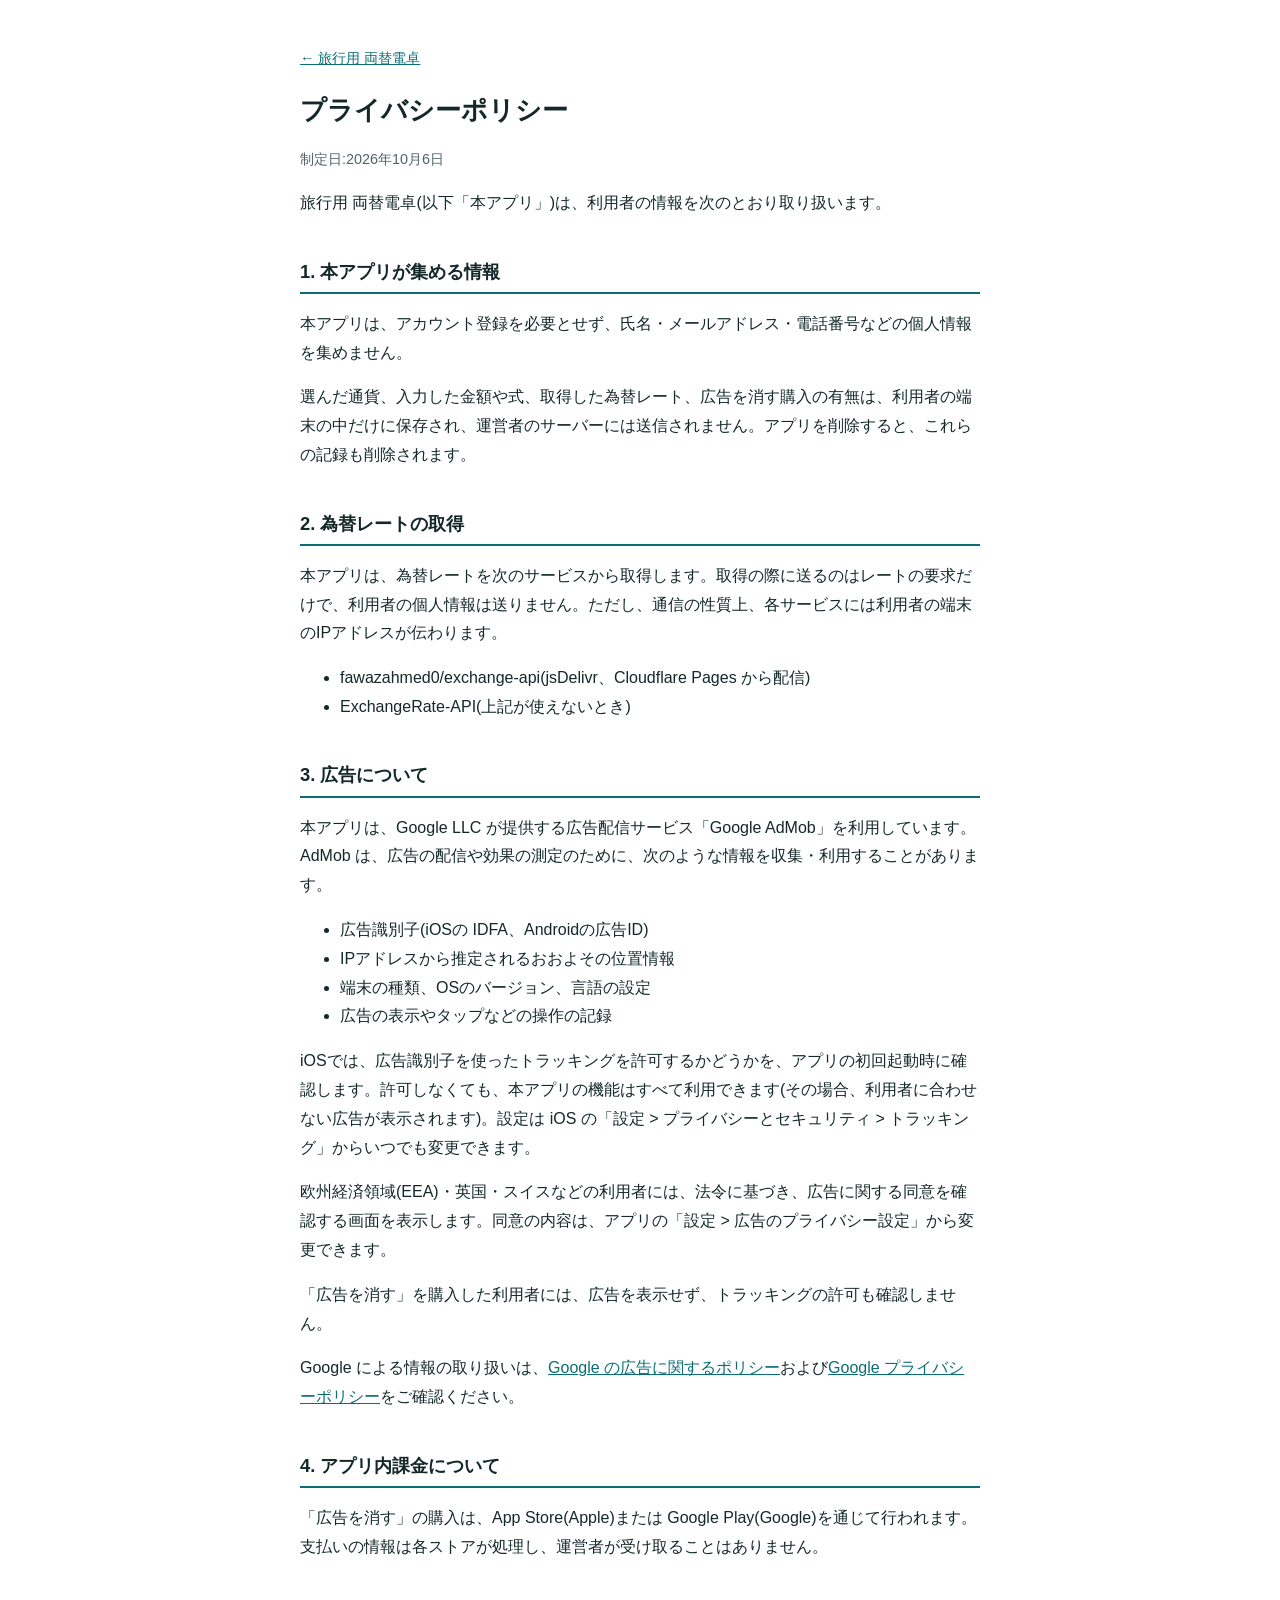
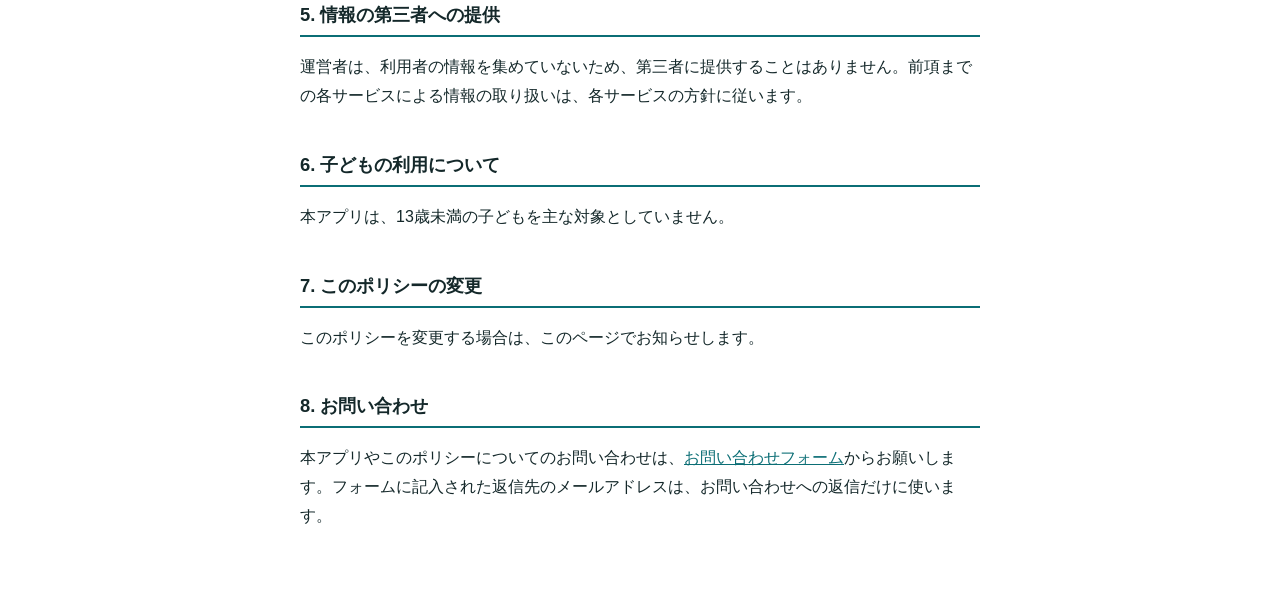
==== privacy.html @ de248151 "サポートページ・プライバシーポリシー・app-ads.txt を公開 Co-Authored-By: Claude Opus 5.5 <noreply@anthropic.com>" ====
<!doctype html>
<html lang="ja">
<head>
<meta charset="utf-8">
<meta name="viewport" content="width=device-width, initial-scale=1">
<title>プライバシーポリシー | 旅行用 両替電卓</title>
<link rel="stylesheet" href="style.css">
</head>
<body>
<main>
<p class="back"><a href="index.html">← 旅行用 両替電卓</a></p>
<h1>プライバシーポリシー</h1>
<p class="date">制定日:2026年10月6日</p>

<p>旅行用 両替電卓(以下「本アプリ」)は、利用者の情報を次のとおり取り扱います。</p>

<h2>1. 本アプリが集める情報</h2>
<p>本アプリは、アカウント登録を必要とせず、氏名・メールアドレス・電話番号などの個人情報を集めません。</p>
<p>選んだ通貨、入力した金額や式、取得した為替レート、広告を消す購入の有無は、利用者の端末の中だけに保存され、運営者のサーバーには送信されません。アプリを削除すると、これらの記録も削除されます。</p>

<h2>2. 為替レートの取得</h2>
<p>本アプリは、為替レートを次のサービスから取得します。取得の際に送るのはレートの要求だけで、利用者の個人情報は送りません。ただし、通信の性質上、各サービスには利用者の端末のIPアドレスが伝わります。</p>
<ul>
<li>fawazahmed0/exchange-api(jsDelivr、Cloudflare Pages から配信)</li>
<li>ExchangeRate-API(上記が使えないとき)</li>
</ul>

<h2>3. 広告について</h2>
<p>本アプリは、Google LLC が提供する広告配信サービス「Google AdMob」を利用しています。AdMob は、広告の配信や効果の測定のために、次のような情報を収集・利用することがあります。</p>
<ul>
<li>広告識別子(iOSの IDFA、Androidの広告ID)</li>
<li>IPアドレスから推定されるおおよその位置情報</li>
<li>端末の種類、OSのバージョン、言語の設定</li>
<li>広告の表示やタップなどの操作の記録</li>
</ul>
<p>iOSでは、広告識別子を使ったトラッキングを許可するかどうかを、アプリの初回起動時に確認します。許可しなくても、本アプリの機能はすべて利用できます(その場合、利用者に合わせない広告が表示されます)。設定は iOS の「設定 > プライバシーとセキュリティ > トラッキング」からいつでも変更できます。</p>
<p>欧州経済領域(EEA)・英国・スイスなどの利用者には、法令に基づき、広告に関する同意を確認する画面を表示します。同意の内容は、アプリの「設定 > 広告のプライバシー設定」から変更できます。</p>
<p>「広告を消す」を購入した利用者には、広告を表示せず、トラッキングの許可も確認しません。</p>
<p>Google による情報の取り扱いは、<a href="https://policies.google.com/technologies/ads?hl=ja">Google の広告に関するポリシー</a>および<a href="https://policies.google.com/privacy?hl=ja">Google プライバシーポリシー</a>をご確認ください。</p>

<h2>4. アプリ内課金について</h2>
<p>「広告を消す」の購入は、App Store(Apple)または Google Play(Google)を通じて行われます。支払いの情報は各ストアが処理し、運営者が受け取ることはありません。</p>

<h2>5. 情報の第三者への提供</h2>
<p>運営者は、利用者の情報を集めていないため、第三者に提供することはありません。前項までの各サービスによる情報の取り扱いは、各サービスの方針に従います。</p>

<h2>6. 子どもの利用について</h2>
<p>本アプリは、13歳未満の子どもを主な対象としていません。</p>

<h2>7. このポリシーの変更</h2>
<p>このポリシーを変更する場合は、このページでお知らせします。</p>

<h2>8. お問い合わせ</h2>
<p>本アプリやこのポリシーについてのお問い合わせは、<a href="https://docs.google.com/forms/d/e/1FAIpQLSer46v0iLHVShzQdXSf11qXnKrGB3zrSokAoWvqD0fSqKLcEg/viewform">お問い合わせフォーム</a>からお願いします。フォームに記入された返信先のメールアドレスは、お問い合わせへの返信だけに使います。</p>
</main>
</body>
</html>
---- style.css ----
:root {
  --text: #14282a;
  --muted: #4f6466;
  --accent: #0b6e75;
  --bg: #ffffff;
}
@media (prefers-color-scheme: dark) {
  :root {
    --text: #e6f1f1;
    --muted: #a3b9ba;
    --accent: #6fd3d8;
    --bg: #0f1a1b;
  }
}
body {
  margin: 0;
  background: var(--bg);
  color: var(--text);
  font-family: -apple-system, BlinkMacSystemFont, "Hiragino Sans", "Noto Sans JP", sans-serif;
  line-height: 1.8;
}
main {
  max-width: 680px;
  margin: 0 auto;
  padding: 32px 16px 64px;
}
h1 { font-size: 1.6rem; margin: 0.4em 0; }
h2 { font-size: 1.15rem; margin-top: 2em; border-bottom: 2px solid var(--accent); padding-bottom: 4px; }
h3 { font-size: 1rem; margin-bottom: 0; }
a { color: var(--accent); }
.icon { border-radius: 22%; }
.lead { font-size: 1.05rem; }
.date, .back, .note { color: var(--muted); font-size: 0.9rem; }
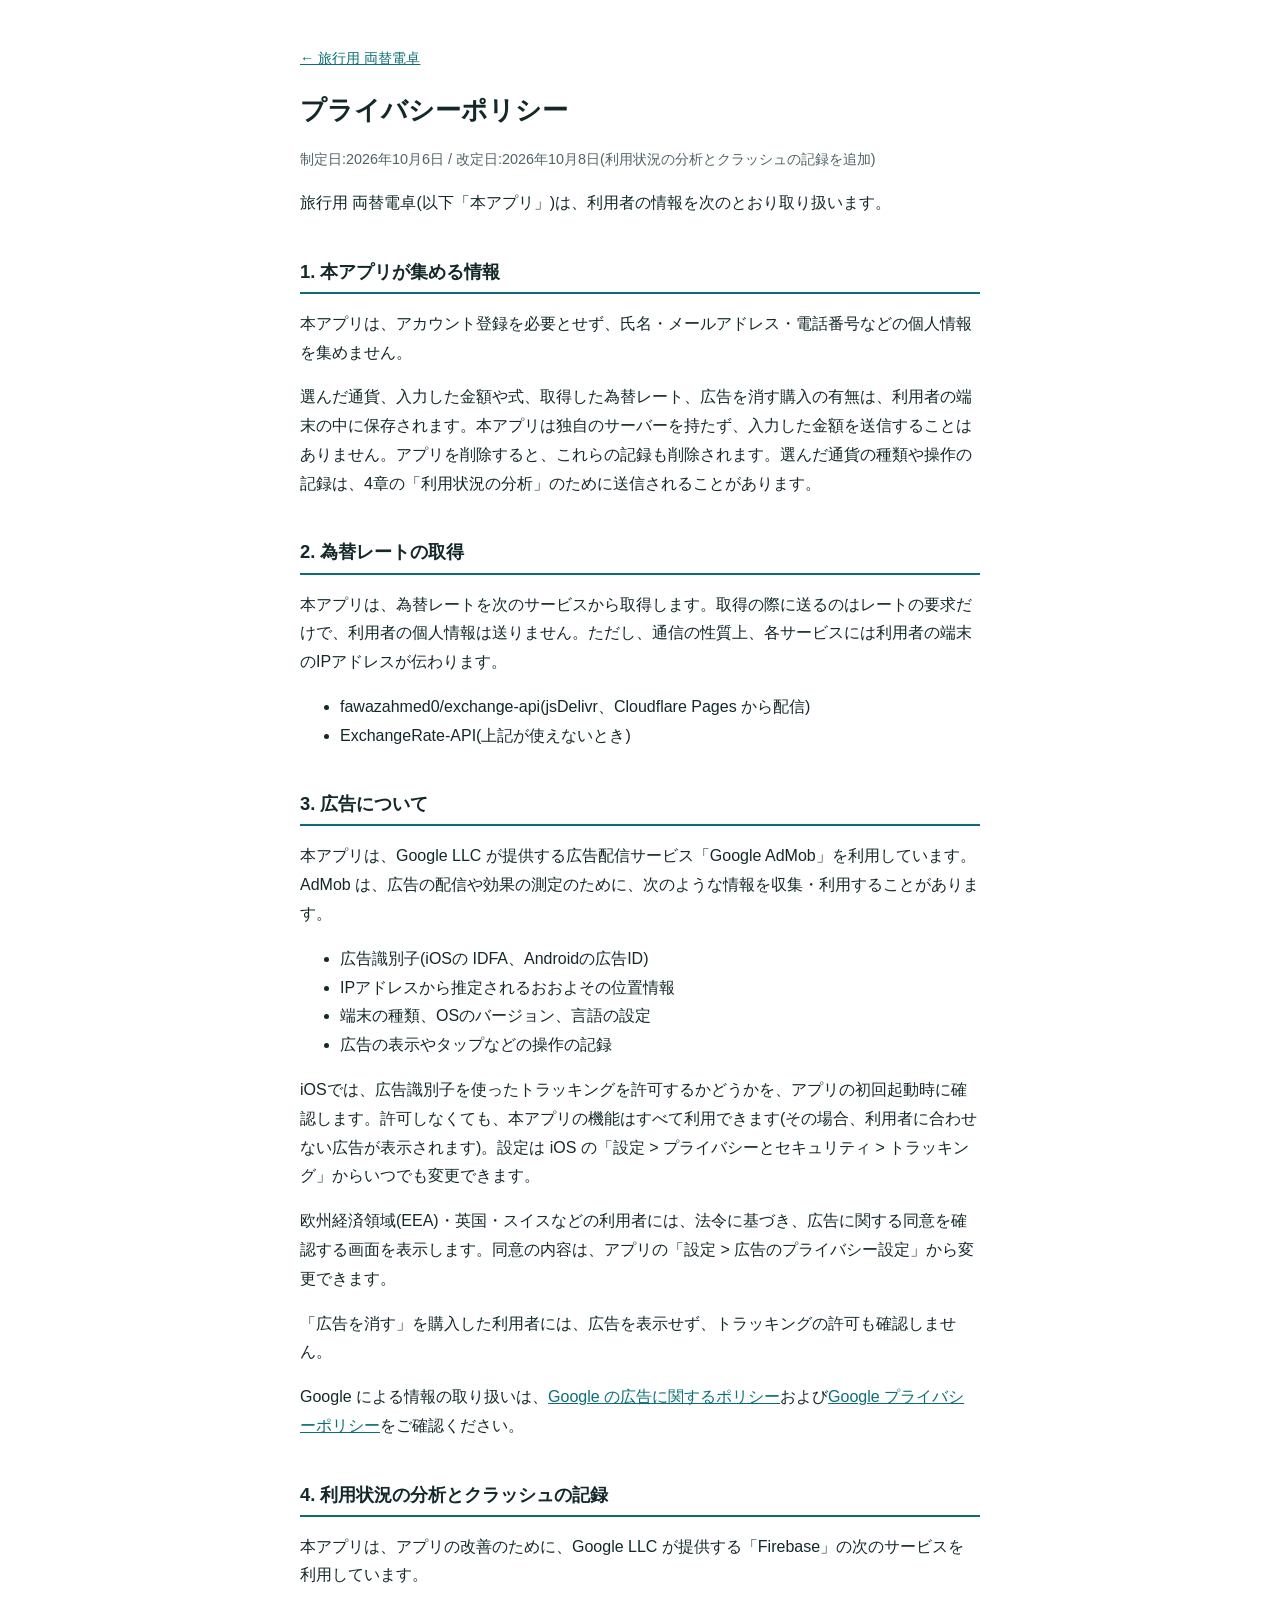
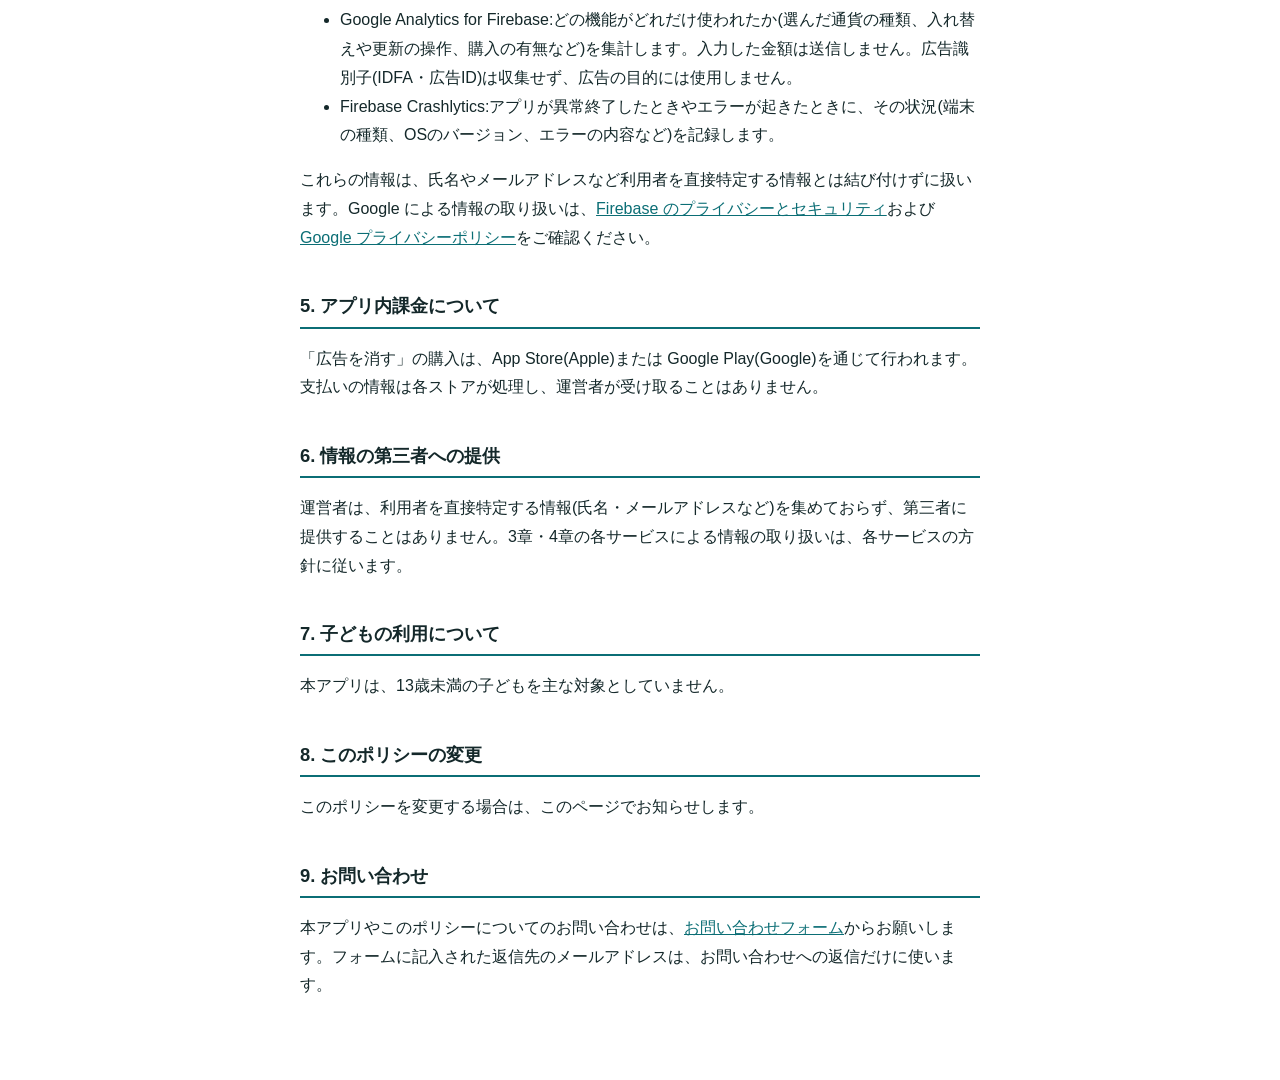
==== commit 210f89ec: "プライバシーポリシーに利用状況の分析(Firebase Analytics)とクラッシュの記録(Crashlytics)を追加 Co-Authored-By: Claude Opus 5.5 <nor" ====
--- a/privacy.html
+++ b/privacy.html
@@ -10,13 +10,13 @@
 <main>
 <p class="back"><a href="index.html">← 旅行用 両替電卓</a></p>
 <h1>プライバシーポリシー</h1>
-<p class="date">制定日:2026年10月6日</p>
+<p class="date">制定日:2026年10月6日 / 改定日:2026年10月8日(利用状況の分析とクラッシュの記録を追加)</p>
 
 <p>旅行用 両替電卓(以下「本アプリ」)は、利用者の情報を次のとおり取り扱います。</p>
 
 <h2>1. 本アプリが集める情報</h2>
 <p>本アプリは、アカウント登録を必要とせず、氏名・メールアドレス・電話番号などの個人情報を集めません。</p>
-<p>選んだ通貨、入力した金額や式、取得した為替レート、広告を消す購入の有無は、利用者の端末の中だけに保存され、運営者のサーバーには送信されません。アプリを削除すると、これらの記録も削除されます。</p>
+<p>選んだ通貨、入力した金額や式、取得した為替レート、広告を消す購入の有無は、利用者の端末の中に保存されます。本アプリは独自のサーバーを持たず、入力した金額を送信することはありません。アプリを削除すると、これらの記録も削除されます。選んだ通貨の種類や操作の記録は、4章の「利用状況の分析」のために送信されることがあります。</p>
 
 <h2>2. 為替レートの取得</h2>
 <p>本アプリは、為替レートを次のサービスから取得します。取得の際に送るのはレートの要求だけで、利用者の個人情報は送りません。ただし、通信の性質上、各サービスには利用者の端末のIPアドレスが伝わります。</p>
@@ -38,19 +38,27 @@
 <p>「広告を消す」を購入した利用者には、広告を表示せず、トラッキングの許可も確認しません。</p>
 <p>Google による情報の取り扱いは、<a href="https://policies.google.com/technologies/ads?hl=ja">Google の広告に関するポリシー</a>および<a href="https://policies.google.com/privacy?hl=ja">Google プライバシーポリシー</a>をご確認ください。</p>
 
-<h2>4. アプリ内課金について</h2>
+<h2>4. 利用状況の分析とクラッシュの記録</h2>
+<p>本アプリは、アプリの改善のために、Google LLC が提供する「Firebase」の次のサービスを利用しています。</p>
+<ul>
+<li>Google Analytics for Firebase:どの機能がどれだけ使われたか(選んだ通貨の種類、入れ替えや更新の操作、購入の有無など)を集計します。入力した金額は送信しません。広告識別子(IDFA・広告ID)は収集せず、広告の目的には使用しません。</li>
+<li>Firebase Crashlytics:アプリが異常終了したときやエラーが起きたときに、その状況(端末の種類、OSのバージョン、エラーの内容など)を記録します。</li>
+</ul>
+<p>これらの情報は、氏名やメールアドレスなど利用者を直接特定する情報とは結び付けずに扱います。Google による情報の取り扱いは、<a href="https://firebase.google.com/support/privacy?hl=ja">Firebase のプライバシーとセキュリティ</a>および<a href="https://policies.google.com/privacy?hl=ja">Google プライバシーポリシー</a>をご確認ください。</p>
+
+<h2>5. アプリ内課金について</h2>
 <p>「広告を消す」の購入は、App Store(Apple)または Google Play(Google)を通じて行われます。支払いの情報は各ストアが処理し、運営者が受け取ることはありません。</p>
 
-<h2>5. 情報の第三者への提供</h2>
-<p>運営者は、利用者の情報を集めていないため、第三者に提供することはありません。前項までの各サービスによる情報の取り扱いは、各サービスの方針に従います。</p>
+<h2>6. 情報の第三者への提供</h2>
+<p>運営者は、利用者を直接特定する情報(氏名・メールアドレスなど)を集めておらず、第三者に提供することはありません。3章・4章の各サービスによる情報の取り扱いは、各サービスの方針に従います。</p>
 
-<h2>6. 子どもの利用について</h2>
+<h2>7. 子どもの利用について</h2>
 <p>本アプリは、13歳未満の子どもを主な対象としていません。</p>
 
-<h2>7. このポリシーの変更</h2>
+<h2>8. このポリシーの変更</h2>
 <p>このポリシーを変更する場合は、このページでお知らせします。</p>
 
-<h2>8. お問い合わせ</h2>
+<h2>9. お問い合わせ</h2>
 <p>本アプリやこのポリシーについてのお問い合わせは、<a href="https://docs.google.com/forms/d/e/1FAIpQLSer46v0iLHVShzQdXSf11qXnKrGB3zrSokAoWvqD0fSqKLcEg/viewform">お問い合わせフォーム</a>からお願いします。フォームに記入された返信先のメールアドレスは、お問い合わせへの返信だけに使います。</p>
 </main>
 </body>
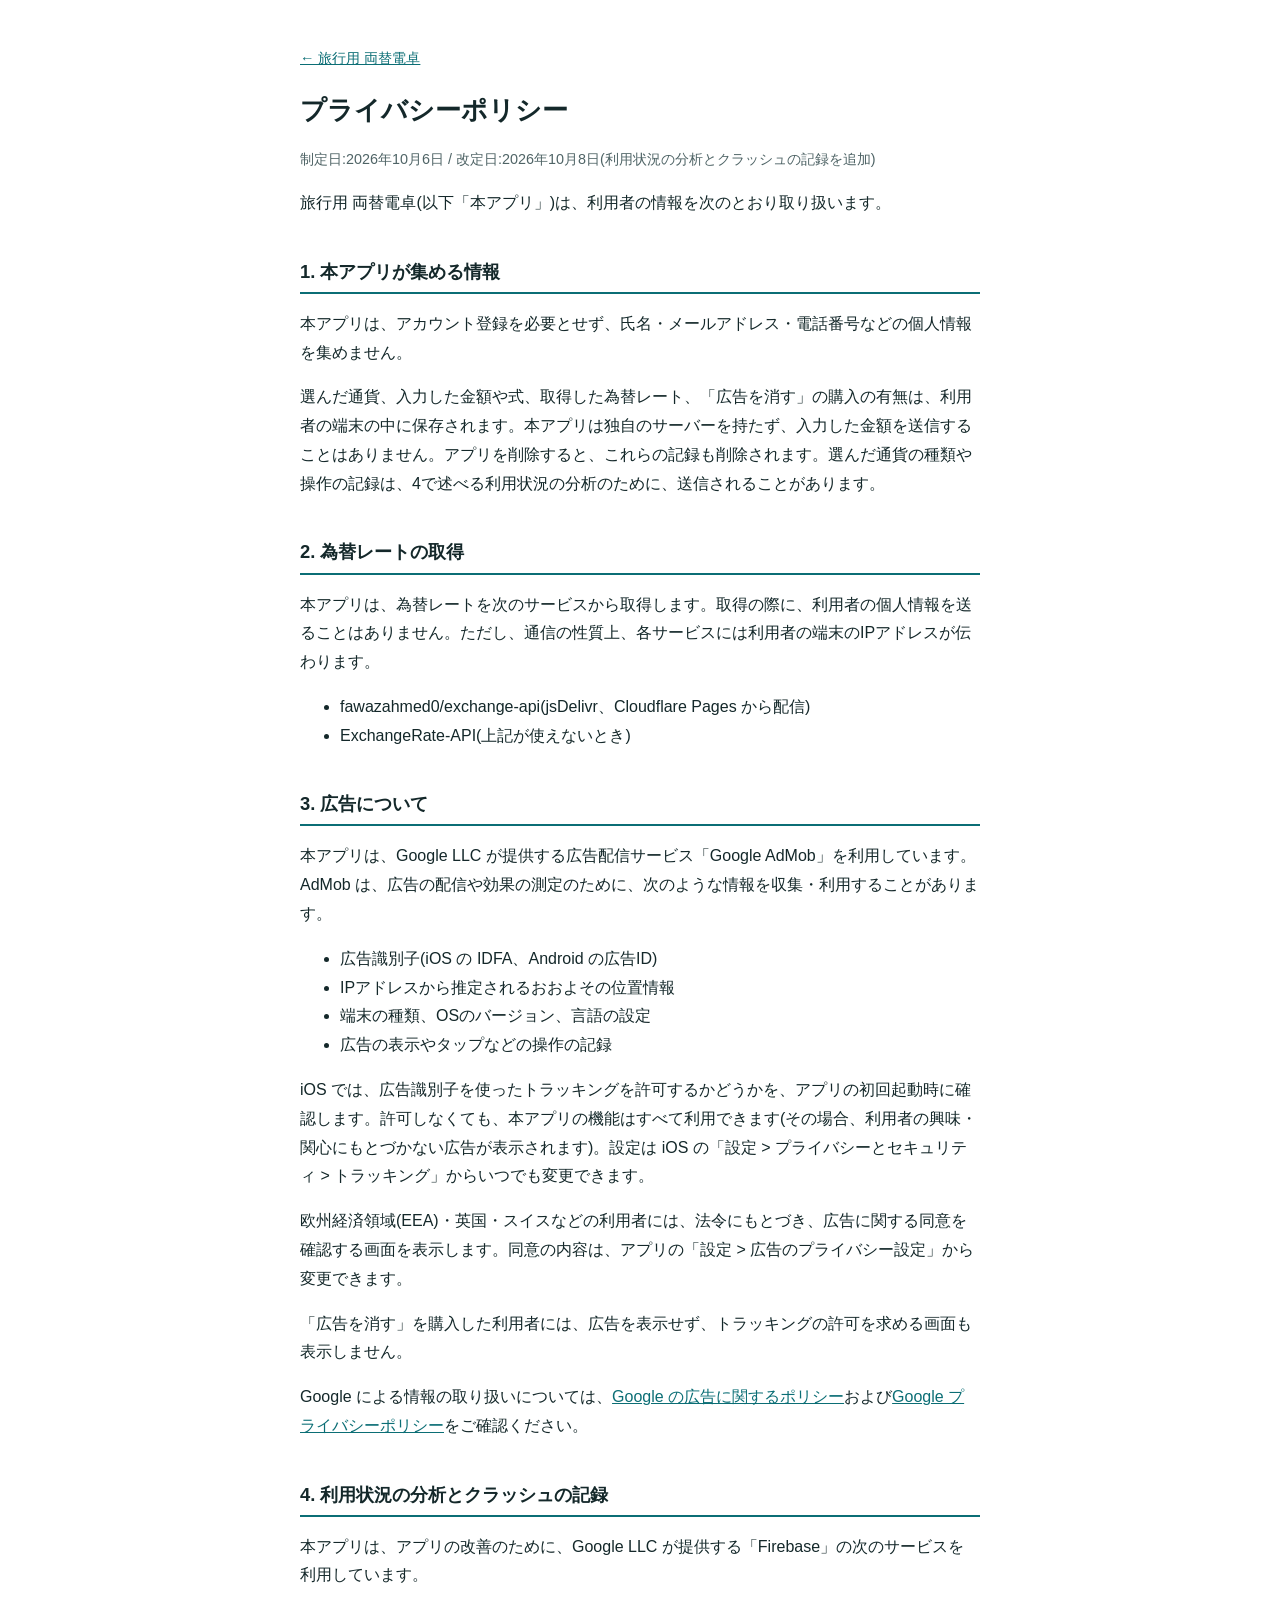
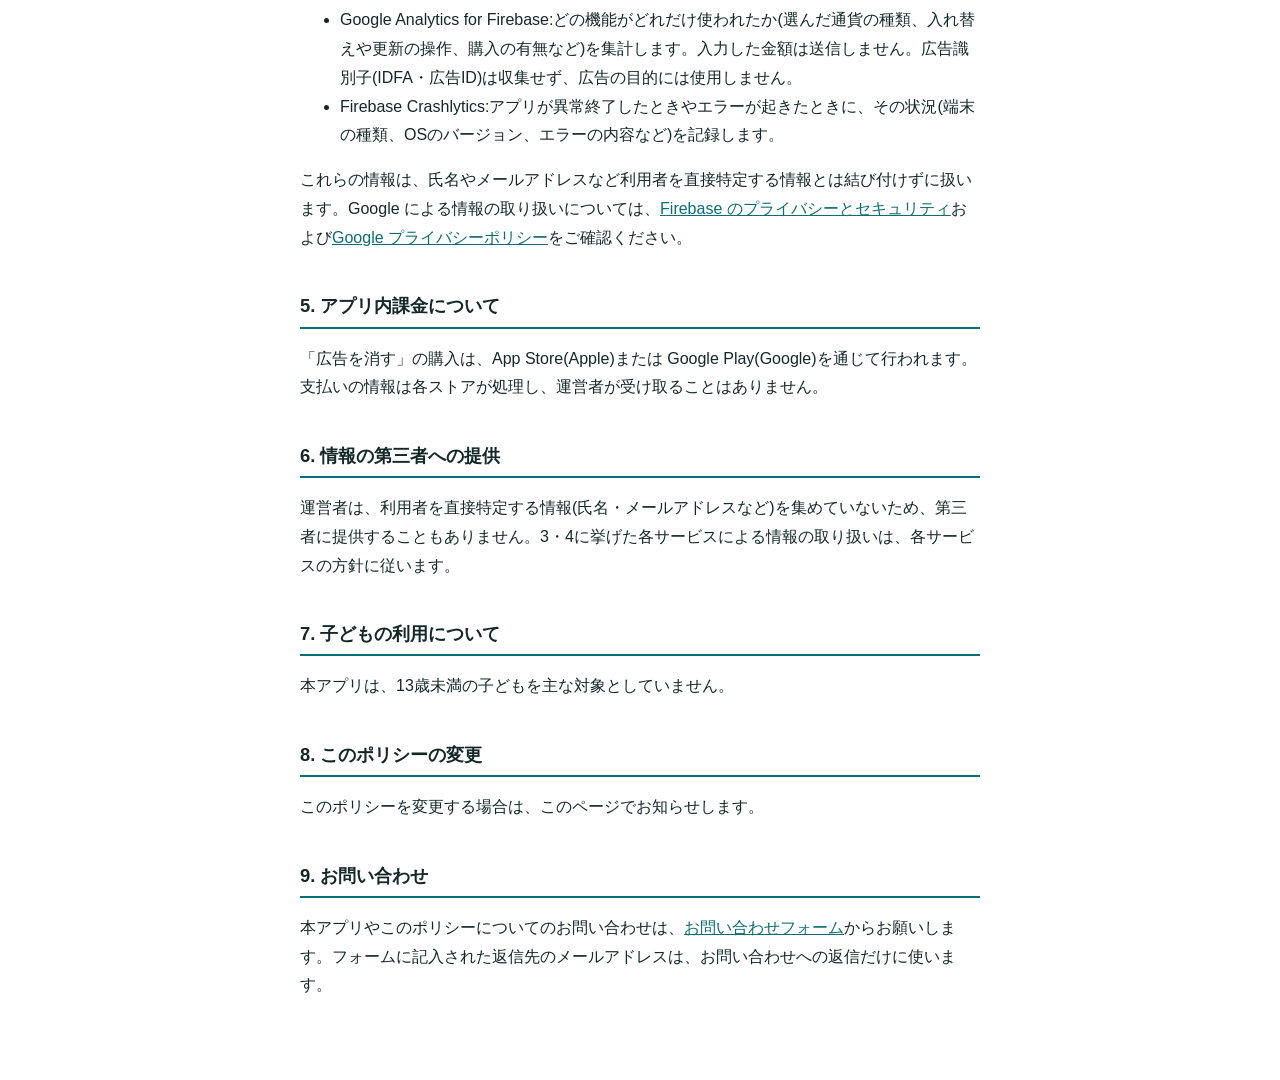
==== commit 43cf4959: "日本語の言い回しを校正 Co-Authored-By: Claude Opus 5.5 <noreply@anthropic.com>" ====
--- a/privacy.html
+++ b/privacy.html
@@ -16,10 +16,10 @@
 
 <h2>1. 本アプリが集める情報</h2>
 <p>本アプリは、アカウント登録を必要とせず、氏名・メールアドレス・電話番号などの個人情報を集めません。</p>
-<p>選んだ通貨、入力した金額や式、取得した為替レート、広告を消す購入の有無は、利用者の端末の中に保存されます。本アプリは独自のサーバーを持たず、入力した金額を送信することはありません。アプリを削除すると、これらの記録も削除されます。選んだ通貨の種類や操作の記録は、4章の「利用状況の分析」のために送信されることがあります。</p>
+<p>選んだ通貨、入力した金額や式、取得した為替レート、「広告を消す」の購入の有無は、利用者の端末の中に保存されます。本アプリは独自のサーバーを持たず、入力した金額を送信することはありません。アプリを削除すると、これらの記録も削除されます。選んだ通貨の種類や操作の記録は、4で述べる利用状況の分析のために、送信されることがあります。</p>
 
 <h2>2. 為替レートの取得</h2>
-<p>本アプリは、為替レートを次のサービスから取得します。取得の際に送るのはレートの要求だけで、利用者の個人情報は送りません。ただし、通信の性質上、各サービスには利用者の端末のIPアドレスが伝わります。</p>
+<p>本アプリは、為替レートを次のサービスから取得します。取得の際に、利用者の個人情報を送ることはありません。ただし、通信の性質上、各サービスには利用者の端末のIPアドレスが伝わります。</p>
 <ul>
 <li>fawazahmed0/exchange-api(jsDelivr、Cloudflare Pages から配信)</li>
 <li>ExchangeRate-API(上記が使えないとき)</li>
@@ -28,15 +28,15 @@
 <h2>3. 広告について</h2>
 <p>本アプリは、Google LLC が提供する広告配信サービス「Google AdMob」を利用しています。AdMob は、広告の配信や効果の測定のために、次のような情報を収集・利用することがあります。</p>
 <ul>
-<li>広告識別子(iOSの IDFA、Androidの広告ID)</li>
+<li>広告識別子(iOS の IDFA、Android の広告ID)</li>
 <li>IPアドレスから推定されるおおよその位置情報</li>
 <li>端末の種類、OSのバージョン、言語の設定</li>
 <li>広告の表示やタップなどの操作の記録</li>
 </ul>
-<p>iOSでは、広告識別子を使ったトラッキングを許可するかどうかを、アプリの初回起動時に確認します。許可しなくても、本アプリの機能はすべて利用できます(その場合、利用者に合わせない広告が表示されます)。設定は iOS の「設定 > プライバシーとセキュリティ > トラッキング」からいつでも変更できます。</p>
-<p>欧州経済領域(EEA)・英国・スイスなどの利用者には、法令に基づき、広告に関する同意を確認する画面を表示します。同意の内容は、アプリの「設定 > 広告のプライバシー設定」から変更できます。</p>
-<p>「広告を消す」を購入した利用者には、広告を表示せず、トラッキングの許可も確認しません。</p>
-<p>Google による情報の取り扱いは、<a href="https://policies.google.com/technologies/ads?hl=ja">Google の広告に関するポリシー</a>および<a href="https://policies.google.com/privacy?hl=ja">Google プライバシーポリシー</a>をご確認ください。</p>
+<p>iOS では、広告識別子を使ったトラッキングを許可するかどうかを、アプリの初回起動時に確認します。許可しなくても、本アプリの機能はすべて利用できます(その場合、利用者の興味・関心にもとづかない広告が表示されます)。設定は iOS の「設定 > プライバシーとセキュリティ > トラッキング」からいつでも変更できます。</p>
+<p>欧州経済領域(EEA)・英国・スイスなどの利用者には、法令にもとづき、広告に関する同意を確認する画面を表示します。同意の内容は、アプリの「設定 > 広告のプライバシー設定」から変更できます。</p>
+<p>「広告を消す」を購入した利用者には、広告を表示せず、トラッキングの許可を求める画面も表示しません。</p>
+<p>Google による情報の取り扱いについては、<a href="https://policies.google.com/technologies/ads?hl=ja">Google の広告に関するポリシー</a>および<a href="https://policies.google.com/privacy?hl=ja">Google プライバシーポリシー</a>をご確認ください。</p>
 
 <h2>4. 利用状況の分析とクラッシュの記録</h2>
 <p>本アプリは、アプリの改善のために、Google LLC が提供する「Firebase」の次のサービスを利用しています。</p>
@@ -44,13 +44,13 @@
 <li>Google Analytics for Firebase:どの機能がどれだけ使われたか(選んだ通貨の種類、入れ替えや更新の操作、購入の有無など)を集計します。入力した金額は送信しません。広告識別子(IDFA・広告ID)は収集せず、広告の目的には使用しません。</li>
 <li>Firebase Crashlytics:アプリが異常終了したときやエラーが起きたときに、その状況(端末の種類、OSのバージョン、エラーの内容など)を記録します。</li>
 </ul>
-<p>これらの情報は、氏名やメールアドレスなど利用者を直接特定する情報とは結び付けずに扱います。Google による情報の取り扱いは、<a href="https://firebase.google.com/support/privacy?hl=ja">Firebase のプライバシーとセキュリティ</a>および<a href="https://policies.google.com/privacy?hl=ja">Google プライバシーポリシー</a>をご確認ください。</p>
+<p>これらの情報は、氏名やメールアドレスなど利用者を直接特定する情報とは結び付けずに扱います。Google による情報の取り扱いについては、<a href="https://firebase.google.com/support/privacy?hl=ja">Firebase のプライバシーとセキュリティ</a>および<a href="https://policies.google.com/privacy?hl=ja">Google プライバシーポリシー</a>をご確認ください。</p>
 
 <h2>5. アプリ内課金について</h2>
 <p>「広告を消す」の購入は、App Store(Apple)または Google Play(Google)を通じて行われます。支払いの情報は各ストアが処理し、運営者が受け取ることはありません。</p>
 
 <h2>6. 情報の第三者への提供</h2>
-<p>運営者は、利用者を直接特定する情報(氏名・メールアドレスなど)を集めておらず、第三者に提供することはありません。3章・4章の各サービスによる情報の取り扱いは、各サービスの方針に従います。</p>
+<p>運営者は、利用者を直接特定する情報(氏名・メールアドレスなど)を集めていないため、第三者に提供することもありません。3・4に挙げた各サービスによる情報の取り扱いは、各サービスの方針に従います。</p>
 
 <h2>7. 子どもの利用について</h2>
 <p>本アプリは、13歳未満の子どもを主な対象としていません。</p>
